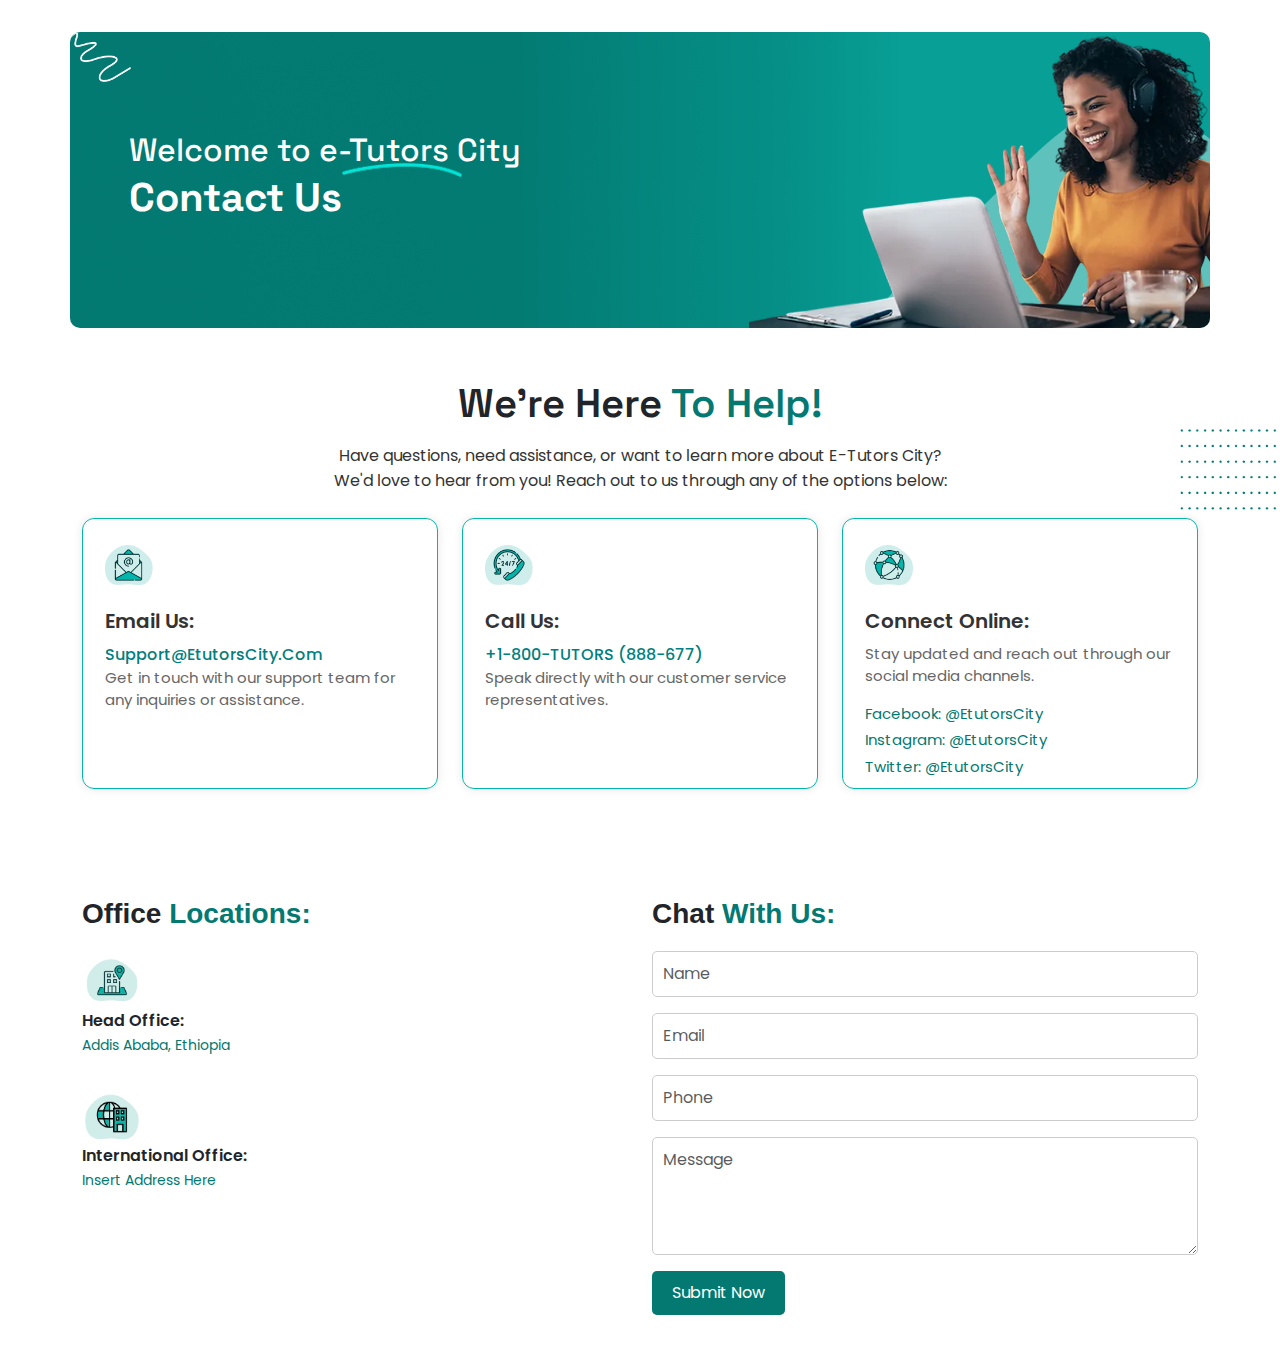
==== contact.html @ 4c0cdbc9 "Add contact section with HTML structure and styles" ====
<!DOCTYPE html>
<html lang="en">
<head>
    <meta charset="UTF-8">
    <meta name="viewport" content="width=device-width, initial-scale=1.0">
    <!-- Bootstrap CSS -->
    <link href="https://cdn.jsdelivr.net/npm/bootstrap@5.3.3/dist/css/bootstrap.min.css" rel="stylesheet">
    <link rel="stylesheet" href="assets/css/style.css">
    <link rel="stylesheet" href="assets/css/responsive.css">
    <title>About Us</title>
</head>
<body>
    <div class="container-fluid p-0 m-0 overflow-x-hidden">
        <!-- banner section -->
        <div class="container main-container p-0">
            <!-- Hero Section -->
            <section class="contact-hero-section bg-contact -main position-relative">
                <img src="assets/images/aboutcurve.png" alt="" srcset="" class="contact-curve-img position-absolute top-0 left-0">
                <div class="container p-0">
                  
                    <div class="row ">
                        <div class="col-lg-7 contact-hero-content p-3 p-md-5">
                            <div class="contact-hero-content-text d-flex flex-column align-items-start justify-content-center position-relative">
                                
                                <h4 class="text-white p-0 m-0 ">
                                    Welcome to  <span class="position-relative">e-Tutors  <img src="assets/images/text_curve.png" alt="" srcset="" class="text-curve-img position-absolute "></span>City
                                    
                                </h4>
                            <h2 class="text-white mb-2">
                                Contact Us
                            </h2>
                            </div>
                            
                            
                        </div>
                        <div class="col-lg-5 position-relative">
                            <div class="contact-person-img position-relative">
                                <img src="assets/images/contactperson.png" alt="Hero Image" class="img-fluid">
                            </div>
                        </div>
                    </div>
                </div>
            </section>
        </div>
        <!-- card section -->
        <section class="contact-info-section position-relative">
            <img src="assets/images/dots.png" alt="" srcset="" class="contact-dots-img position-absolute top-0 right-0" width="100">
            <div class="container">
                <div class="text-center mb-4">
                    <h2 class="help-title">We're Here <span class="text-teal">To Help!</span></h2>
                    <p class="help-subtitle">Have questions, need assistance, or want to learn more about E-Tutors City?
                    We'd love to hear from you! Reach out to us through any of the options below:</p>
                </div>
                
                <div class="row g-4">
                    <!-- Email Card -->
                    <div class="col-lg-4 col-md-6">
                        <div class="contact-card">
                            <div class="card-icon">
                                <img src="assets/images/aboutemail.png" alt="Email icon">
                            </div>
                            <h3>Email Us:</h3>
                            <a href="mailto:Support@EtutorsCity.Com" class="contact-email">Support@EtutorsCity.Com</a>
                            <p class="contact-desc">Get in touch with our support team for any inquiries or assistance.</p>
                        </div>
                    </div>

                    <!-- Call Card -->
                    <div class="col-lg-4 col-md-6">
                        <div class="contact-card">
                            <div class="card-icon">
                                <img src="assets/images/aboutcall.png" alt="Phone icon">
                            </div>
                            <h3>Call Us:</h3>
                            <a href="tel:+1-800-888-677" class="contact-phone">+1-800-TUTORS (888-677)</a>
                            <p class="contact-desc">Speak directly with our customer service representatives.</p>
                        </div>
                    </div>

                    <!-- Connect Online Card -->
                    <div class="col-lg-4 col-md-6 ">
                        <div class="contact-card">
                            <div class="card-icon">
                                <img src="assets/images/aboutcontact.png" alt="Globe icon">
                            </div>
                            <h3>Connect Online:</h3>
                            <p class="contact-desc">Stay updated and reach out through our social media channels.</p>
                            <div class="social-links">
                                <a href="#" class="social-link text-teal">Facebook: @EtutorsCity</a>
                                <a href="#" class="social-link text-teal">Instagram: @EtutorsCity</a>
                                <a href="#" class="social-link text-teal">Twitter: @EtutorsCity</a>
                            </div>
                        </div>
                    </div>
                </div>
            </div>
        </section>
        <!-- contact form section -->
        <section class="contact-us-section py-5">
            <div class="container">
                <div class="row">
                    <!-- Office Locations Column -->
                    <div class="col-lg-6 mb-4">
                        <h2 class="office-title">Office <span class="text-teal">Locations:</span></h2>
                        <div class="office-location-container">
                            <div class="office-location">
                                <div class="location-icon">
                                    <img src="assets/images/location2.png" alt="Building icon">
                            </div>
                            <h3 class="location-heading">Head Office:</h3>
                            <p class="location-address text-teal">Addis Ababa, Ethiopia</p>
                        </div>
                        <div class="office-location">
                            <div class="location-icon">
                                <img src="assets/images/location1.png" alt="Globe icon">
                            </div>
                            <h3 class="location-heading">International Office:</h3>
                            <p class="location-address text-teal">Insert Address Here</p>
                        </div>
                    </div>
                    </div>
                    <!-- Chat With Us Column -->
                    <div class="col-lg-6">
                        <h2 class="chat-title">Chat <span class="text-teal">With Us:</span></h2>
                        <form class="contact-form">
                            <div class="mb-3">
                                <input type="text" class="form-control" placeholder="Name" required>
                            </div>
                            <div class="mb-3">
                                <input type="email" class="form-control" placeholder="Email" required>
                            </div>
                            <div class="mb-3">
                                <input type="tel" class="form-control" placeholder="Phone" required>
                            </div>
                            <div class="mb-3">
                                <textarea class="form-control" rows="4" placeholder="Message" required></textarea>
                            </div>
                            <button type="submit" class="btn btn-teal">Submit Now</button>
                        </form>
                    </div>
                </div>
            </div>
        </section>
    </div>
    
    <!-- Bootstrap JavaScript Bundle with Popper -->
    <script src="https://cdn.jsdelivr.net/npm/bootstrap@5.3.3/dist/js/bootstrap.bundle.min.js"></script>
</body>
</html>
---- assets/css/style.css ----
/* Google Fonts Import */
@import url('https://fonts.googleapis.com/css2?family=Poppins:wght@300;400;500;600;700&display=swap');
@import url('https://fonts.googleapis.com/css2?family=Space+Grotesk:wght@300;400;500;600;700&display=swap');

/* Import section-specific styles */
@import 'hero.css';
@import 'tutor-section.css';
@import 'choose-tutor.css';
@import 'why-choose.css';
@import 'become-tutor.css';
@import 'how-it-works.css';
@import 'category.css';
@import 'pricing.css';
@import 'faq.css';
@import 'about-hero.css';
@import 'contact.css';
/* Import Stylesheets */
@import url('about-hero.css');
@import 'course-listing.css';

:root {
    /* Primary Colors */
    --primary-green: #238a83;
    --primary-dark-green: #037971;
    --primary-turquoise: #04e3d6;
    
    /* Text Colors */
    --text-dark: #333;
    --text-gray: #666;
    
    /* Background Colors */
    --bg-light: #f8f9fa;
    --bg-white: #fff;
    
    /* Overlay Colors */
    --overlay-gradient: linear-gradient(180deg, rgba(0,0,0,0) 0%, rgba(0,0,0,0.7) 100%);
    --overlay-text: rgba(255, 255, 255, 0.8);
    
    /* Shadow Colors */
    --shadow-light: rgba(0, 0, 0, 0.05);
    --feature-icon-bg: rgba(4, 227, 214, 0.1);

    /* Font Families */
    --font-heading: 'Space Grotesk', sans-serif;
    --font-body: 'Poppins', sans-serif;
}

/* Common styles */
body {
    font-family: var(--font-body);
}

h1, h2, .section-title {
    font-family: var(--font-heading);
}

p, .card-text, .feature-content p, .tutor-content p {
    font-family: var(--font-body);
}

.text-green {
    color: var(--primary-green);
}

.bg-green {
    background-color: var(--primary-dark-green);
}

.section-title {
    font-family: var(--font-heading);
    font-size: 3.5rem;
    font-weight: 600;
    margin-bottom: 1rem;
}

.section-subtitle {
    font-family: var(--font-body);
    color: var(--text-gray);
    max-width: 600px;
    margin: 0 auto;
}

.min-vh-75 {
    min-height: 75vh;
}

.text-info {
    color: var(--primary-turquoise) !important;
}

.font-size-20 {
    font-family: var(--font-body);
    font-size: 20px;
    font-weight: 400;
    line-height: 32px;
    letter-spacing: 1%;
}


.main-container {
    margin: 0 auto;
}

.hero-content {
    color: var(--text-dark);
}

.hero-content h1 {
    font-family: var(--font-heading);
    font-size: 2.5rem;
    font-weight: 600;
}

.hero-content h2 {
    font-family: var(--font-heading);
    font-size: 2rem;
    font-weight: 500;
    line-height: 1.3;
}

.search-box {
    border-radius: 10px;
}
.search-box .form-control {
    padding: 0.8rem 1.2rem;
    border-radius: 8px;
    border: none;
    background-color: transparent;
}
.search-box .form-control:focus{
    border: none !important;
    outline: none !important;
    box-shadow: none !important;
}
.search-icon {
    width: 30px;
    height: 30px;
    background-color: var(--primary-turquoise);
    border-radius: 10px;
  
}
.search-icon-img {
    width: 15px;
    height: 15px;
}

.available-tutors {
    max-width: 280px;
}

.tutor-avatars {
    position: relative;
}

.tutor-avatar {
    width: 40px;
    height: 40px;
    border-radius: 50%;
    border: 2px solid #fff;
    margin-left: -10px;
}

.tutor-avatar:first-child {
    margin-left: 0;
}

.more-tutors {
    width: 40px;
    height: 40px;
    border-radius: 50%;
    background-color: var(--primary-turquoise);
    margin-left: -10px;
    font-size: 0.75rem;
}

.tutor-text {
    font-size: 0.875rem;
    color: var(--text-gray);
}
.plus-icon {
    width: 20px;
}

.choose-tutor-img {
    width: 100%;
    height: 100%;
    object-fit: cover;
    border-radius: 10px;
}
.choose-tutor-card{
    position: relative;
}
.choose-tutor-content{
    position: absolute;
    bottom: 0;
    left: 0;
    right: 0;
    z-index: 1;
    display: flex;
    justify-content: space-between;
    align-items: flex-end;
}

/* Add styles for the arrow icon */
.arrow-icon {
    opacity: 0;
    transform: translateX(-10px);
    transition: all 0.3s ease;
}

.choose-tutor-card:hover .arrow-icon {
    opacity: 1;
    transform: translateX(0);
}

/* Add media query for small devices */
@media (max-width: 991px) {
    .feature-card {
        align-items: center;
        text-align: center;
    }

    .feature-card.align-items-end {
        align-items: center;
    }

    .feature-content.text-end {
        text-align: center !important;
    }

    .feature-content {
        text-align: center;
    }
}

/* Pricing Section Styles */
---- assets/css/responsive.css ----
/* Media Queries for All Sections */

@media only screen and (min-width:991px) {
        .rightbox{
            align-items: end !important;
        }
}

/* Large devices (tablets, less than 992px) */
@media (max-width: 991.98px) {
    /* Hero Section */
    .bg-main {
        height: auto;
    }

    
    
    .section-title {
        font-size: 2rem;
    }

    /* Why Choose Section */
    .why-choose-section .row {
        display: flex;
        flex-direction: column;
    }

    .why-choose-section .col-lg-4:first-child {
        order: 1;
    }

    .why-choose-section .col-lg-4:last-child {
        order: 2;
    }

    .why-choose-section .col-lg-4:nth-child(2) {
        order: 3;
    }

    .feature-card {
        margin-bottom: 1rem;
    }
    
    .center-image {
        padding: 2rem 0;
        max-width: 400px;
        margin: 0 auto;
    }

    .section-subtitle br {
        display: none;
    }

    /* Tutor Section */
    .tutor-section {
        padding: 3rem 0;
    }

    .tutor-content h2 {
        font-size: 2rem;
    }

    .tutor-section .row {
        display: flex;
        flex-direction: column;
    }

    .tutor-section .image-main:first-child {
        order: 2;
    }

    .tutor-section .content-main:last-child {
        order: 1;
    }

    /* Become Tutor Section */
    .become-tutor-section .row {
        flex-direction: column;
    }
}

/* Medium devices (phones, less than 768px) */
@media (max-width: 767.98px) {
   
    
    .card-title {
        font-size: 1.25rem;
    }
    
    .section-title {
        font-size: 1.75rem;
    }

    /* Why Choose Section */
    .feature-card {
        padding: 1rem;
    }
    
    .feature-icon {
        width: 40px;
        height: 40px;
        min-width: 40px;
    }
    
    .feature-icon img {
        width: 20px;
        height: 20px;
    }
    
    .feature-content h3 {
        font-size: 1rem;
    }
    
    .feature-content p {
        font-size: 0.85rem;
    }

    .section-subtitle {
        font-size: 0.9rem;
        padding: 0 1rem;
        color: var(--text-gray);
    }

    /* Tutor Section */
    .tutor-section {
        padding: 2rem 0;
    }

    .tutor-content {
        padding: 0;
    }

    .tutor-content h2 {
        font-size: 1.75rem;
        margin-bottom: 1rem;
    }

    .tutor-content p {
        font-size: 0.95rem;
        margin-bottom: 1rem;
    }

    .tutor-image {
        margin-top: 2rem;
        margin-bottom: 0;
    }

    .become-tutor-section {
        background-position: center right;
        height: auto;
    }


    .become-tutor-image img {
        max-width: 90%;
    }

    .container.p-0.m-0 {
        padding: 0 15px !important;
    }
}

/* Small devices (small phones, less than 576px) */
@media (max-width: 575.98px) {
    /* Hero Section */
    .hero-content h1 {
        font-size: 1rem;
    }

    .hero-content h2 {
        font-size: 1.75rem;
    }

    /* Why Choose Section */
    .center-image {
        padding: 1.5rem 0;
    }

    .feature-card {
        margin-bottom: 0.75rem;
    }

    .get-started-btn {
        padding: 0.6rem 2rem;
        font-size: 0.9rem;
    }

    .get-started-btn:hover {
        background-color: var(--primary-dark-green);
        color: var(--bg-white);
    }

    /* Tutor Section */
    .tutor-section {
        padding: 1.5rem 0;
    }

    .tutor-content h2 {
        font-size: 1.5rem;
    }

    .tutor-content p {
        font-size: 0.9rem;
    }

    .become-tutor-section {
        background-position: center right 35%;
    }

    .become-tutor-image img {
        max-width: 100%;
    }
}
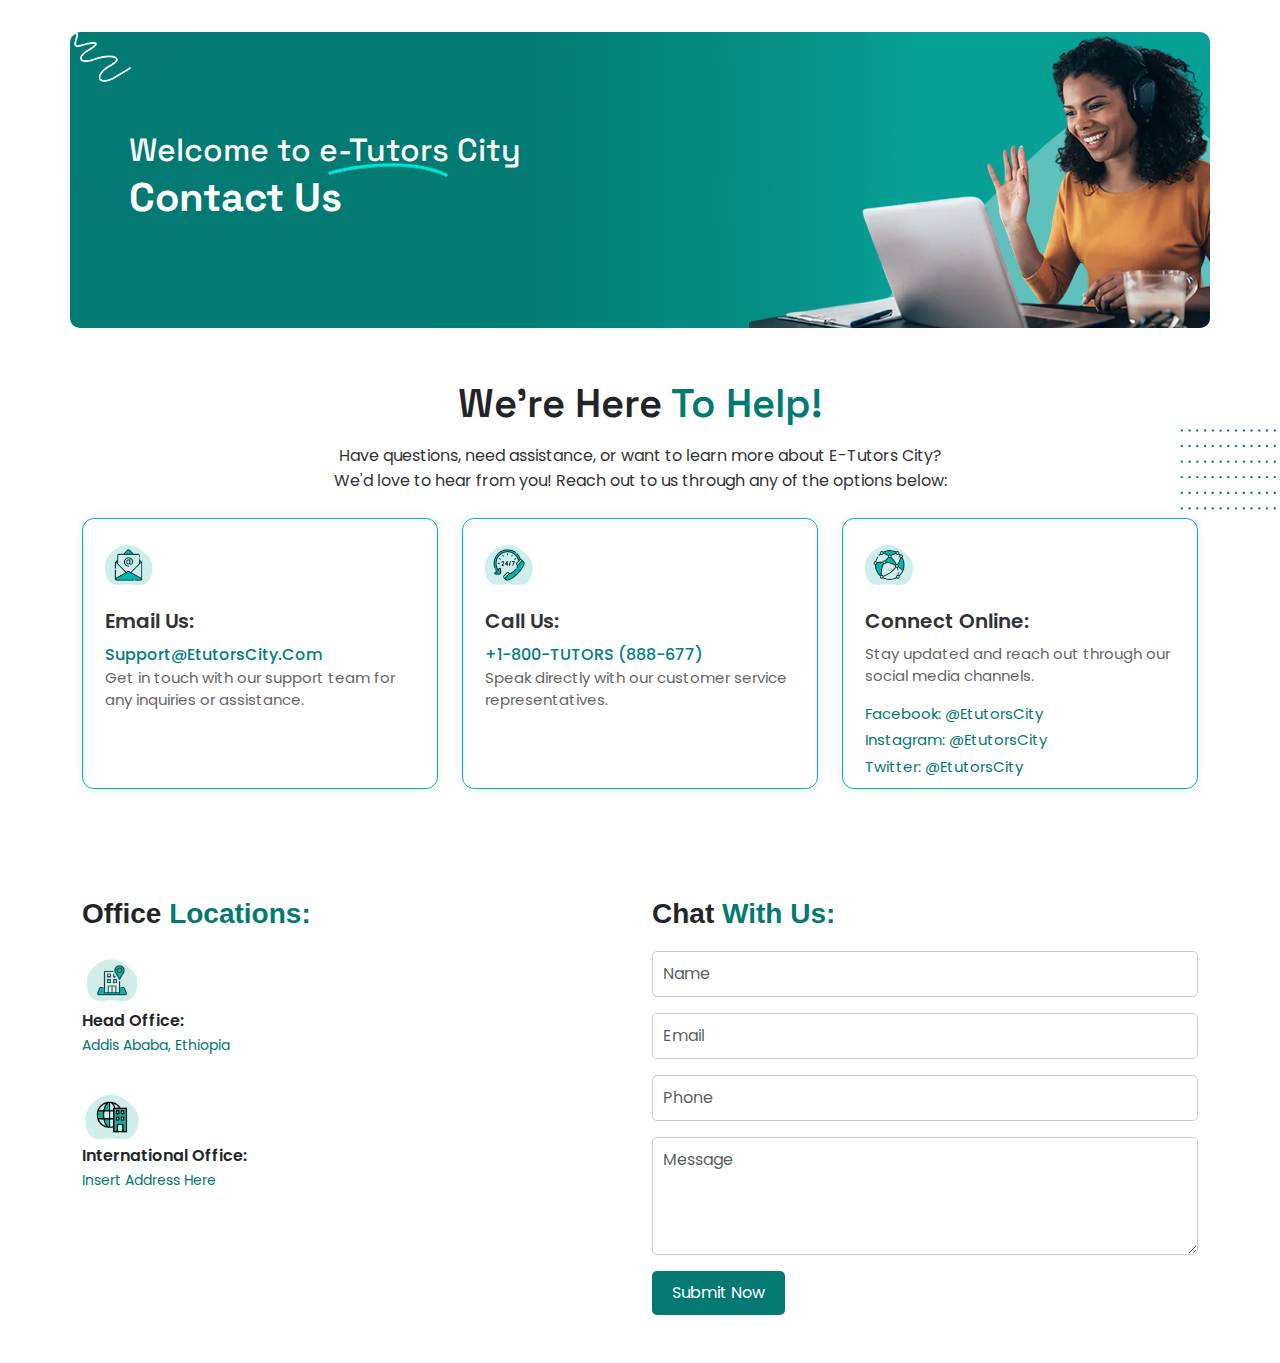
==== commit 5daff985: "Update contact section styles and adjust image positioning" ====
--- a/contact.html
+++ b/contact.html
@@ -23,7 +23,7 @@
                             <div class="contact-hero-content-text d-flex flex-column align-items-start justify-content-center position-relative">
                                 
                                 <h4 class="text-white p-0 m-0 ">
-                                    Welcome to  <span class="position-relative">e-Tutors  <img src="assets/images/text_curve.png" alt="" srcset="" class="text-curve-img position-absolute "></span>City
+                                    Welcome to  <span class="position-relative">e-Tutors  <img src="assets/images/text_curve.png" alt="" srcset="" class="text-curve-img-cont position-absolute "></span>City
                                     
                                 </h4>
                             <h2 class="text-white mb-2">
